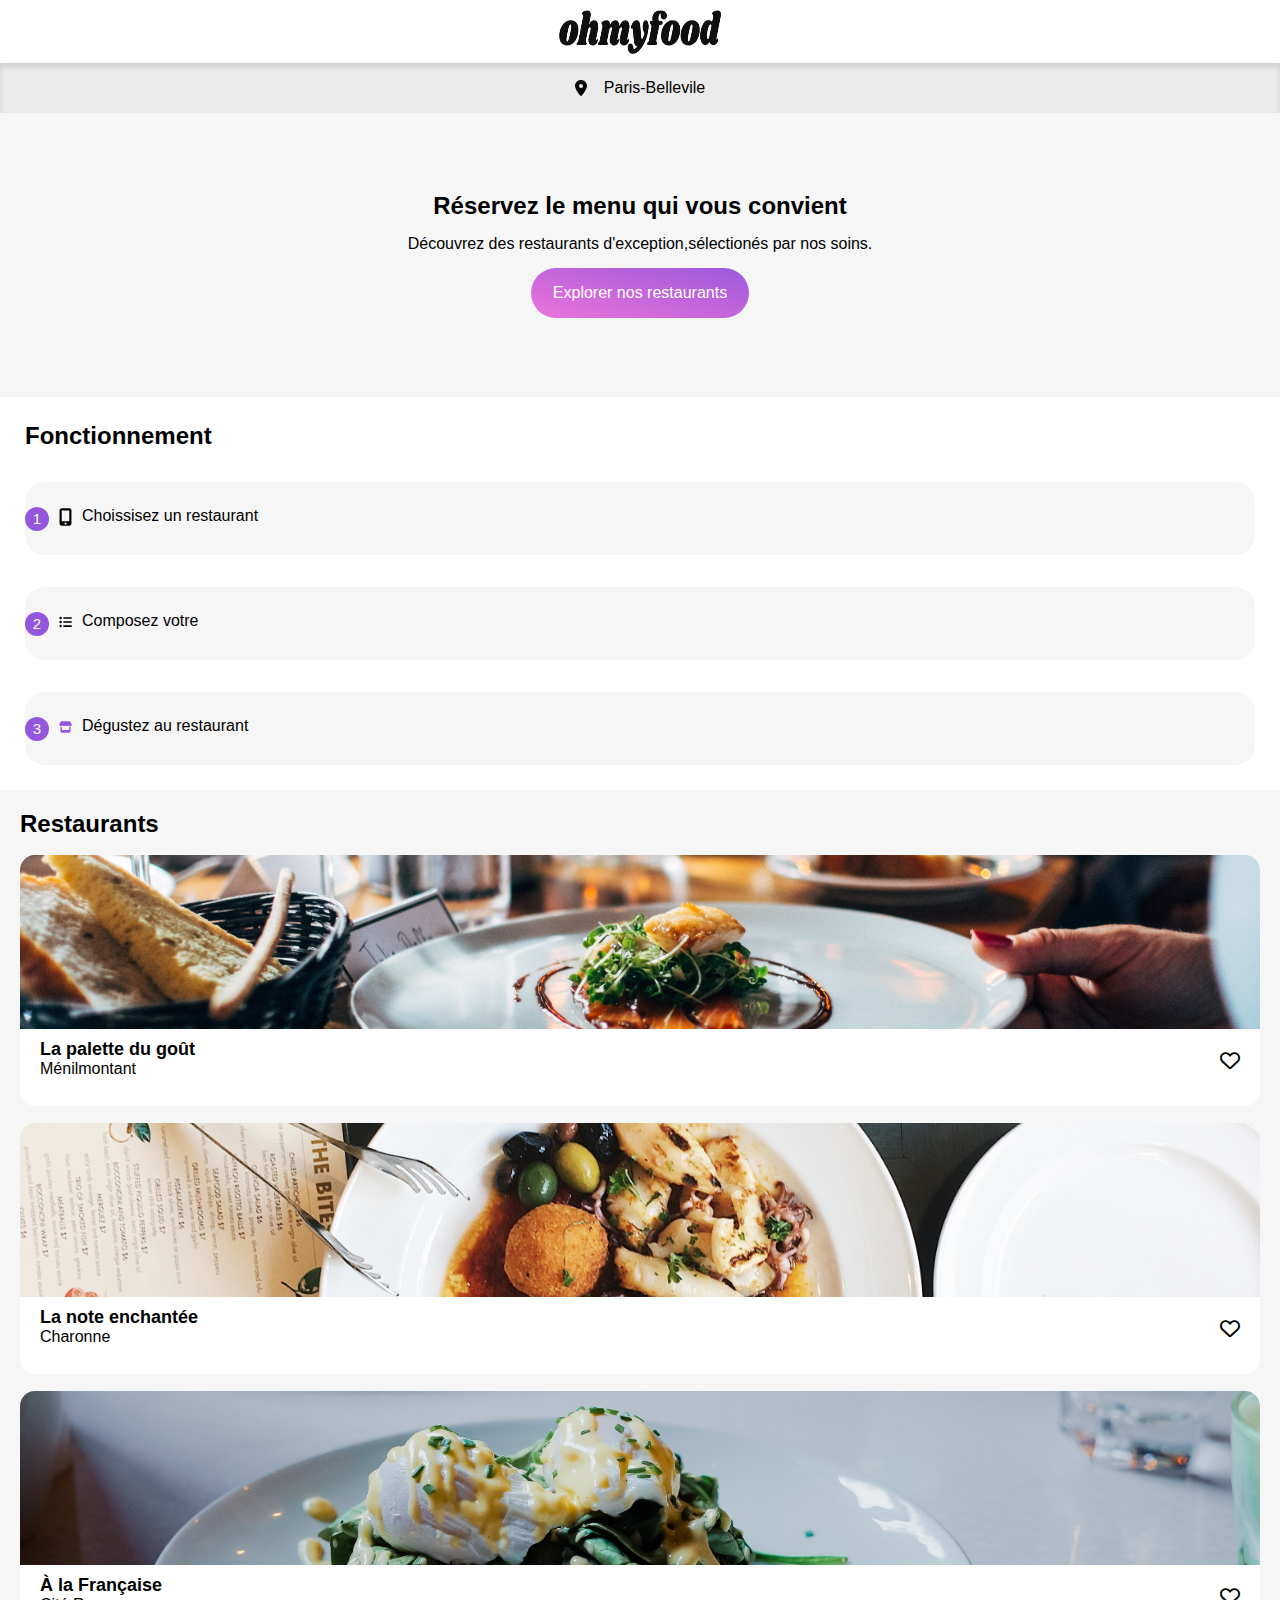
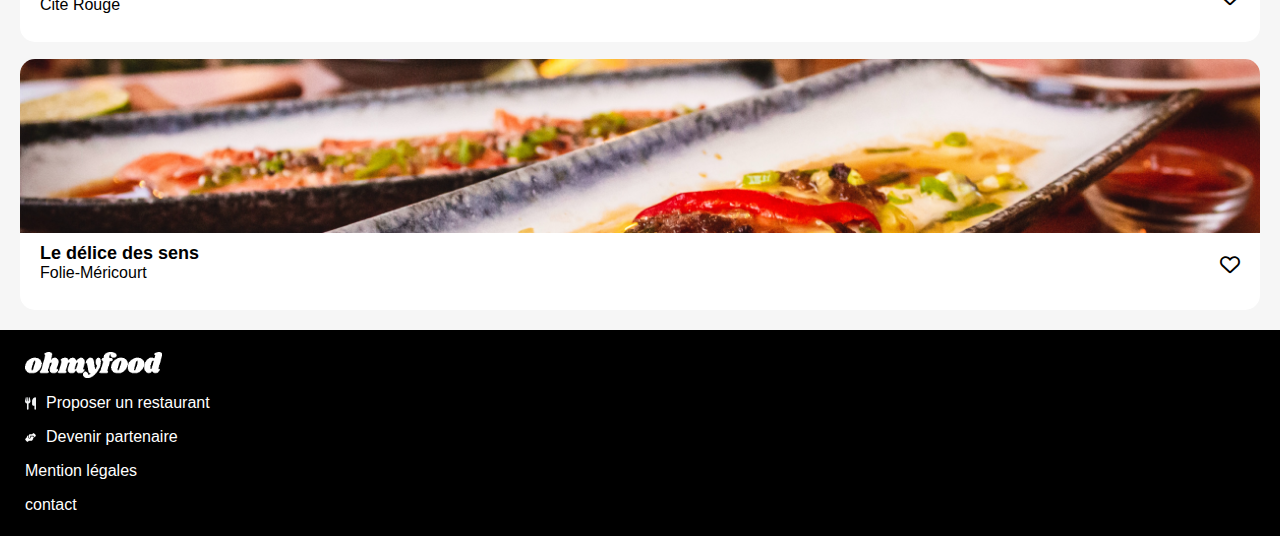
==== index.html @ 535ebda8 "update html and scss" ====
<!DOCKTYPE html>
<html lang="fr">
	<head>
		<meta charset="utf-8" />
		<meta name="viewport" content="width=device-width, initial-scale=1" />
		<link
			rel="stylesheet"
			href="https://cdnjs.cloudflare.com/ajax/libs/font-awesome/6.0.0-beta3/css/all.min.css"
		/>
		<link rel="stylesheet" href="./SASS/style.css" />
	</head>
	<body>
		<header>
			<div class="header__container">
				<div class="header__img">
					<img src="./logo/ohmyfood.png" alt="ohmyfood" />
				</div>
			</div>
			<div class="localisation-content">
				<img src="./icon/location-dot-solid.svg" alt="localisation" />
				<p>Paris-Bellevile</p>
			</div>
		</header>
		<main>
			<section class="explorer">
				<h2>Réservez le menu qui vous convient</h2>
				<p>Découvrez des restaurants d'exception,sélectionés par nos soins.</p>
				<a href="#restaurant" class="bouton">Explorer nos restaurants</a>
			</section>
			<section class="fonction">
				<h2>Fonctionnement</h2>
				<ul class="card">
					<li class="number">
						<p>1</p>
						<img
							src="./icon/mobile-screen-button-solid.svg"
							alt="Choissisez un
						restaurant"
						/>
						<h3>Choissisez un restaurant</h3>
					</li>
				</ul>
				<ul class="card">
					<li class="number">
						<p>2</p>
						<img src="./icon/list-ul-solid.svg" alt="lister votre menu" />
						<h3>Composez votre</h3>
					</li>
				</ul>
				<ul class="card">
					<li class="number">
						<p>3</p>
						<img src="./icon/store-solid.svg" alt="déguster au restaurant" />
						<h3>Dégustez au restaurant</h3>
					</li>
				</ul>
			</section>
			<section class="resto" id="restaurant">
				<h2>Restaurants</h2>
				<div class="cards">
					<img
						src="background/jay-wennington-N_Y88TWmGwA-unsplash.jpg"
						alt="du saumon couvert de salade et un morceau de cabillau gratiné"
					/>
					<nav>
						<a href="restaurants/lapalette.html">La palette du goût</a>
						<label class="heart_container">
							<input type="checkbox" class="checkbox" />
							<i class="fa-regular fa-heart heart-icon fa-lg"></i>
							<i class="fa-solid fa-heart heart-full fa-lg"></i>
						</label>
						<p>Ménilmontant</p>
					</nav>
				</div>
				<div class="cards">
					<img
						src="background/stil-u2Lp8tXIcjw-unsplash.jpg"
						alt="petit calamard accompagné boule de mozzarella accompagné d'olive et d'une poivronnade"
					/>
					<nav>
						<a href="restaurants/lanote.html">La note enchantée</a>
						<label class="heart_container">
							<input type="checkbox" class="checkbox" />
							<i class="fa-regular fa-heart heart-icon fa-lg"></i>
							<i class="fa-solid fa-heart heart-full fa-lg"></i>
						</label>
						<p>Charonne</p>
					</nav>
				</div>
				<div class="cards">
					<img
						src="background/toa-heftiba-DQKerTsQwi0-unsplash.jpg"
						alt="oeuf poché sur un lit de feuille dépinard posé sur un tranche de pain de mie grillé"
					/>
					<nav>
						<a href="restaurants/française.html">À la Française</a>
						<label class="heart_container">
							<input type="checkbox" class="checkbox" />
							<i class="fa-regular fa-heart heart-icon fa-lg"></i>
							<i class="fa-solid fa-heart heart-full fa-lg"></i>
						</label>
						<p>Cité Rouge</p>
					</nav>
				</div>
				<div class="cards">
					<img
						src="background/louis-hansel-shotsoflouis-qNBGVyOCY8Q-unsplash.jpg"
						alt="maqueraux accompagné d'une sauce au vin blanc "
					/>
					<nav>
						<a href="restaurants/ledélice.html">Le délice des sens</a>
						<label class="heart_container">
							<input type="checkbox" class="checkbox" />
							<i class="fa-regular fa-heart heart-icon fa-lg"></i>
							<i class="fa-solid fa-heart heart-full fa-lg"></i>
						</label>
						<p>Folie-Méricourt</p>
					</nav>
				</div>
			</section>
		</main>
		<footer>
			<img src="logo/ohmyfood 2.png" alt="Ohmyfood" />
			<div class="contact">
				<img src="icon/utensils-solid.svg" alt="couvert" />
				<h4>Proposer un restaurant</h4>
			</div>
			<div class="contact">
				<img src="icon/handshake-angle-solid.svg" alt="serrez la mains" />
				<h4>Devenir partenaire</h4>
			</div>
			<div class="contact">
				<h4>Mention légales</h4>
			</div>
			<div class="contact">
				<h4>contact</h4>
			</div>
		</footer>
	</body>
</html>
---- SASS/style.css ----
@charset "UTF-8";
h1 {
  font-family: "Shrikhand", sans-serif;
  font-weight: 400;
  font-style: italic;
}

p {
  font-family: "Roboto", sans-serif;
  font-weight: 300;
}

h2 {
  font-family: "roboto", sans-serif;
  font-size: 24px;
  font-weight: 700;
}

h3 {
  font-size: 16px;
  font-weight: 500;
  font-family: "Roboto", sans-serif;
}

h4 {
  font-family: "Roboto", sans-serif;
  font-size: 16px;
  font-weight: 500;
  color: white;
}

a {
  font-family: "roboto", sans-serif;
  font-size: 18px;
  font-weight: 700;
  color: black;
}

.header__container {
  display: flex;
  justify-content: center;
  align-items: center;
  height: 63px;
  width: 100%;
  box-shadow: black 2px transparent 15%;
}

.header__img img {
  height: 44px;
  width: 162px;
}

.header__link {
  display: flex;
  align-items: center;
}

.header__container .header__link .fa-arrow-left {
  position: absolute;
  left: 20px;
  font-size: 20px;
}

footer {
  display: flex;
  flex-direction: column;
  background-color: black;
  padding: 22px 25px 22px 25px;
  gap: 16px;
}

footer img {
  width: 137px;
  height: 26px;
}

footer h1 {
  color: white;
}

.contact {
  display: flex;
  flex-direction: row;
  align-items: center;
  gap: 10px;
}

.contact img {
  width: 11px;
  height: 13px;
}

.card {
  display: flex;
  align-items: center;
  width: 100%;
  height: 73px;
  background-color: #f6f6f6;
  border-radius: 20px;
}

.cards {
  display: flex;
  flex-direction: column;
  width: 100%;
  height: 251px;
  border: none;
  border-radius: 15px;
  background-color: white;
  padding: 0;
}

.menu-card {
  display: flex;
  flex-direction: column;
  gap: 12px;
}

.menu-cards {
  display: flex;
  flex-direction: column;
  background-color: white;
  border-radius: 15px 15px 15px 15px;
  padding: 15px;
  gap: 5px;
}

.menu-card p {
  display: flex;
}

.menu-cards span {
  justify-content: flex-end;
}

.bouton {
  display: flex;
  align-items: center;
  justify-content: center;
  text-decoration: none;
  width: 218px;
  height: 50px;
  border-radius: 25px;
  background: linear-gradient(193.33deg, #9356dc -11.44%, #ff79da 123.93%);
  color: white;
  border: none;
  font-family: "Roboto", sans-serif;
  font-weight: 500;
  font-size: 16px;
  transition: background 0.3s, box-shadow 0.3s;
}

.back-button {
  width: 30px;
  height: 30px;
  border: none;
  background-color: white;
  display: flex;
  justify-content: center;
  align-items: center;
}

.menu .menu-cards button {
  width: 59px;
  height: 69px;
  position: absolute;
  right: 5px;
  background-color: transparent;
  border: none;
}

.menu .menu-cards button i {
  width: 20px;
  height: 20px;
  color: transparent;
}

.boutons {
  width: 186px;
  height: 50px;
  border-radius: 25px;
  margin-bottom: 40px;
  background: linear-gradient(193.33deg, #9356dc -11.44%, #ff79da 123.93%);
  color: white;
  border: none;
  font-family: "Roboto", sans-serif;
  font-weight: 500;
  font-size: 16px;
  transition: background 0.3s, box-shadow 0.3s;
}

.localisation-content {
  display: flex;
  flex-direction: row;
  justify-content: center;
  align-items: center;
  background-color: #eaeaea;
  width: 100%;
  height: 50px;
  gap: 17px;
  box-shadow: inset 0 4px 5px rgba(168, 170, 168, 0.4), 0 4px 5px rgba(153, 153, 153, 0.688);
}

.localisation-content img {
  width: 12px;
  height: 16px;
}

.bouton:hover {
  background: linear-gradient(193.33deg, #ff79da -11.44%, #9356dc 123.93%);
  box-shadow: 0 0 10px rgb(255, 255, 255);
}

ul {
  list-style-type: none;
}

.explorer {
  padding: 35px 35px;
  gap: 15px;
  background-color: #f6f6f6;
  width: 100%;
  height: 284px;
  display: flex;
  flex-direction: column;
  justify-content: center;
  align-items: center;
  text-align: center;
}

.fonction {
  display: flex;
  flex-direction: column;
  padding: 25px;
  gap: 32px;
}

.card .number {
  display: flex;
  flex-direction: row;
  gap: 10px;
}

.card .number p {
  display: flex;
  align-items: center;
  justify-content: center;
  width: 24px;
  height: 24px;
  background-color: #9356dc;
  color: white;
  font-weight: 500;
  font-size: 15px;
  border-radius: 25px;
}

.card .number img {
  display: flex;
  align-items: center;
  justify-content: center;
  width: 13px;
  height: 20px;
}

.resto {
  display: flex;
  flex-direction: column;
  gap: 17px;
  padding: 20px;
  background-color: #f6f6f6;
}

.cards img {
  width: 100%;
  height: 174px;
  border-radius: 15px 15px 0 0;
  -o-object-fit: cover;
     object-fit: cover;
}

nav {
  display: flex;
  flex-direction: column;
}

.cards nav a {
  text-decoration: none;
  margin: 10px 0 0 20px;
  display: flex;
  justify-content: space-between;
}

.cards nav i {
  position: absolute;
  right: 40px;
  cursor: pointer;
}

.heart-full {
  display: none;
  color: #9356dc; /* Couleur du cœur lorsqu'il est activé */
  transform: scale(0); /* Commence à zéro pour l'animation */
  transition: transform 0.3s ease, opacity 0.3s ease;
}

.checkbox {
  display: none;
}

/* Afficher et animer le cœur plein avec une latence */
.checkbox:checked ~ .heart-full {
  display: inline;
  transform: scale(1); /* Agrandissement pour simuler le remplissage */
  opacity: 1;
}

/* Masquer le cœur vide quand la checkbox est cochée */
.checkbox:checked ~ .heart-icon {
  display: none;
}

/* Ajouter un effet d'animation au cœur lorsqu'il est sélectionné */
.checkbox:checked ~ .heart-full {
  animation: heart-fill 0.3s ease;
}

@keyframes heart-fill {
  0% {
    transform: scale(0.5);
    opacity: 0;
  }
  50% {
    transform: scale(1.2);
    opacity: 1;
  }
  100% {
    transform: scale(1);
  }
}
.cards nav p {
  margin: 0 0 0 20px;
}

.img img {
  height: 275px;
  width: 100%;
  -o-object-fit: cover;
     object-fit: cover;
}

.menu {
  margin-top: -50px;
  position: relative;
  display: flex;
  flex-direction: column;
  gap: 40px;
  width: 100%;
  border-radius: 20px 20px 0 0;
  background-color: #f6f6f6;
}

.name label {
  cursor: pointer;
}

.heart-full {
  display: none;
  color: #9356dc;
  transform: scale(0); /* Commence à zéro pour l'animation */
  transition: transform 0.3s ease, opacity 0.3s ease;
}

.checkbox {
  display: none;
}

/* Afficher et animer le cœur plein avec une latence */
.checkbox:checked ~ .heart-full {
  display: inline;
  transform: scale(1); /* Agrandissement pour simuler le remplissage */
  opacity: 1;
}

/* Masquer le cœur vide quand la checkbox est cochée */
.checkbox:checked ~ .heart-icon {
  display: none;
}

/* Ajouter un effet d'animation au cœur lorsqu'il est sélectionné */
.checkbox:checked ~ .heart-full {
  animation: heart-fill 0.3s ease;
}

@keyframes heart-fill {
  0% {
    transform: scale(0.5);
    opacity: 0;
  }
  50% {
    transform: scale(1.2);
    opacity: 1;
  }
  100% {
    transform: scale(1);
  }
}
.menu .menu__button {
  display: flex;
  justify-content: center;
  align-items: center;
}

.name {
  padding-top: 10px;
  display: flex;
  justify-content: space-between;
  padding-top: 10px;
  align-items: center;
}

.menu-card h3 {
  display: inline-block;
  border-bottom: 3px solid #99e2d0;
  padding-bottom: 6px;
  width: 40px;
}

.menu-card .menu-cards p {
  display: flex;
  align-items: center;
}

.menu-card .menu-cards span {
  position: absolute;
  right: 20px;
}

* {
  padding: 0;
  margin: 0;
  box-sizing: border-box;
  scroll-behavior: smooth;
}
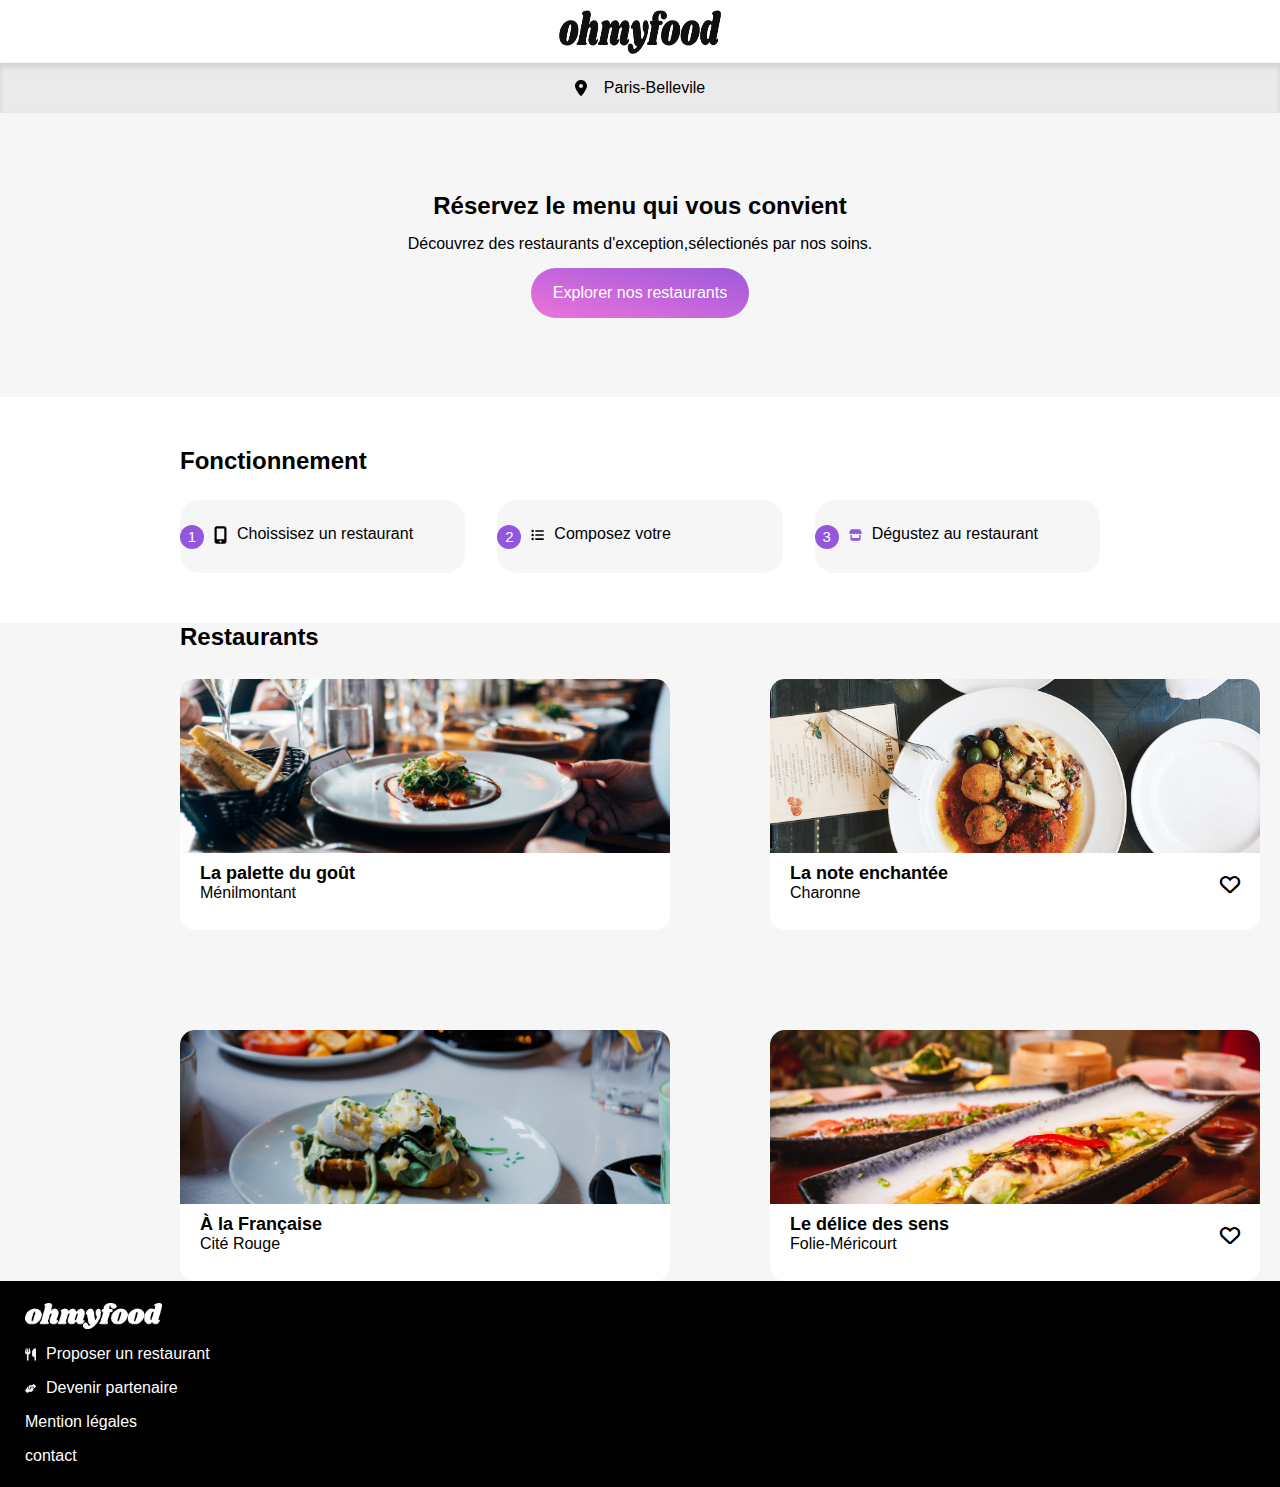
==== commit 1a707782: "update html and scss" ====
--- a/index.html
+++ b/index.html
@@ -29,93 +29,97 @@
 			</section>
 			<section class="fonction">
 				<h2>Fonctionnement</h2>
-				<ul class="card">
-					<li class="number">
-						<p>1</p>
-						<img
-							src="./icon/mobile-screen-button-solid.svg"
-							alt="Choissisez un
+				<div class="media-card">
+					<ul class="card">
+						<li class="number">
+							<p>1</p>
+							<img
+								src="./icon/mobile-screen-button-solid.svg"
+								alt="Choissisez un
 						restaurant"
-						/>
-						<h3>Choissisez un restaurant</h3>
-					</li>
-				</ul>
-				<ul class="card">
-					<li class="number">
-						<p>2</p>
-						<img src="./icon/list-ul-solid.svg" alt="lister votre menu" />
-						<h3>Composez votre</h3>
-					</li>
-				</ul>
-				<ul class="card">
-					<li class="number">
-						<p>3</p>
-						<img src="./icon/store-solid.svg" alt="déguster au restaurant" />
-						<h3>Dégustez au restaurant</h3>
-					</li>
-				</ul>
+							/>
+							<h3>Choissisez un restaurant</h3>
+						</li>
+					</ul>
+					<ul class="card">
+						<li class="number">
+							<p>2</p>
+							<img src="./icon/list-ul-solid.svg" alt="lister votre menu" />
+							<h3>Composez votre</h3>
+						</li>
+					</ul>
+					<ul class="card">
+						<li class="number">
+							<p>3</p>
+							<img src="./icon/store-solid.svg" alt="déguster au restaurant" />
+							<h3>Dégustez au restaurant</h3>
+						</li>
+					</ul>
+				</div>
 			</section>
 			<section class="resto" id="restaurant">
 				<h2>Restaurants</h2>
-				<div class="cards">
-					<img
-						src="background/jay-wennington-N_Y88TWmGwA-unsplash.jpg"
-						alt="du saumon couvert de salade et un morceau de cabillau gratiné"
-					/>
-					<nav>
-						<a href="restaurants/lapalette.html">La palette du goût</a>
-						<label class="heart_container">
-							<input type="checkbox" class="checkbox" />
-							<i class="fa-regular fa-heart heart-icon fa-lg"></i>
-							<i class="fa-solid fa-heart heart-full fa-lg"></i>
-						</label>
-						<p>Ménilmontant</p>
-					</nav>
-				</div>
-				<div class="cards">
-					<img
-						src="background/stil-u2Lp8tXIcjw-unsplash.jpg"
-						alt="petit calamard accompagné boule de mozzarella accompagné d'olive et d'une poivronnade"
-					/>
-					<nav>
-						<a href="restaurants/lanote.html">La note enchantée</a>
-						<label class="heart_container">
-							<input type="checkbox" class="checkbox" />
-							<i class="fa-regular fa-heart heart-icon fa-lg"></i>
-							<i class="fa-solid fa-heart heart-full fa-lg"></i>
-						</label>
-						<p>Charonne</p>
-					</nav>
-				</div>
-				<div class="cards">
-					<img
-						src="background/toa-heftiba-DQKerTsQwi0-unsplash.jpg"
-						alt="oeuf poché sur un lit de feuille dépinard posé sur un tranche de pain de mie grillé"
-					/>
-					<nav>
-						<a href="restaurants/française.html">À la Française</a>
-						<label class="heart_container">
-							<input type="checkbox" class="checkbox" />
-							<i class="fa-regular fa-heart heart-icon fa-lg"></i>
-							<i class="fa-solid fa-heart heart-full fa-lg"></i>
-						</label>
-						<p>Cité Rouge</p>
-					</nav>
-				</div>
-				<div class="cards">
-					<img
-						src="background/louis-hansel-shotsoflouis-qNBGVyOCY8Q-unsplash.jpg"
-						alt="maqueraux accompagné d'une sauce au vin blanc "
-					/>
-					<nav>
-						<a href="restaurants/ledélice.html">Le délice des sens</a>
-						<label class="heart_container">
-							<input type="checkbox" class="checkbox" />
-							<i class="fa-regular fa-heart heart-icon fa-lg"></i>
-							<i class="fa-solid fa-heart heart-full fa-lg"></i>
-						</label>
-						<p>Folie-Méricourt</p>
-					</nav>
+				<div class="media-resto">
+					<div class="cards">
+						<img
+							src="background/jay-wennington-N_Y88TWmGwA-unsplash.jpg"
+							alt="du saumon couvert de salade et un morceau de cabillau gratiné"
+						/>
+						<nav>
+							<a href="restaurants/lapalette.html">La palette du goût</a>
+							<label class="heart_container">
+								<input type="checkbox" class="checkbox" />
+								<i class="fa-regular fa-heart heart-icon fa-lg"></i>
+								<i class="fa-solid fa-heart heart-full fa-lg"></i>
+							</label>
+							<p>Ménilmontant</p>
+						</nav>
+					</div>
+					<div class="cards">
+						<img
+							src="background/stil-u2Lp8tXIcjw-unsplash.jpg"
+							alt="petit calamard accompagné boule de mozzarella accompagné d'olive et d'une poivronnade"
+						/>
+						<nav>
+							<a href="restaurants/lanote.html">La note enchantée</a>
+							<label class="heart_container">
+								<input type="checkbox" class="checkbox" />
+								<i class="fa-regular fa-heart heart-icon fa-lg"></i>
+								<i class="fa-solid fa-heart heart-full fa-lg"></i>
+							</label>
+							<p>Charonne</p>
+						</nav>
+					</div>
+					<div class="cards">
+						<img
+							src="background/toa-heftiba-DQKerTsQwi0-unsplash.jpg"
+							alt="oeuf poché sur un lit de feuille dépinard posé sur un tranche de pain de mie grillé"
+						/>
+						<nav>
+							<a href="restaurants/française.html">À la Française</a>
+							<label class="heart_container">
+								<input type="checkbox" class="checkbox" />
+								<i class="fa-regular fa-heart heart-icon fa-lg"></i>
+								<i class="fa-solid fa-heart heart-full fa-lg"></i>
+							</label>
+							<p>Cité Rouge</p>
+						</nav>
+					</div>
+					<div class="cards">
+						<img
+							src="background/louis-hansel-shotsoflouis-qNBGVyOCY8Q-unsplash.jpg"
+							alt="maqueraux accompagné d'une sauce au vin blanc "
+						/>
+						<nav>
+							<a href="restaurants/ledélice.html">Le délice des sens</a>
+							<label class="heart_container">
+								<input type="checkbox" class="checkbox" />
+								<i class="fa-regular fa-heart heart-icon fa-lg"></i>
+								<i class="fa-solid fa-heart heart-full fa-lg"></i>
+							</label>
+							<p>Folie-Méricourt</p>
+						</nav>
+					</div>
 				</div>
 			</section>
 		</main>
--- a/SASS/style.css
+++ b/SASS/style.css
@@ -117,12 +117,14 @@
 }
 
 .menu-cards {
-  display: flex;
-  flex-direction: column;
+  height: 69px;
   background-color: white;
-  border-radius: 15px 15px 15px 15px;
-  padding: 15px;
-  gap: 5px;
+  transition: all 0.3s ease;
+  display: flex;
+  flex-direction: column;
+  color: #333;
+  border-radius: 15px;
+  margin-top: 20px;
 }
 
 .menu-card p {
@@ -158,15 +160,6 @@
   display: flex;
   justify-content: center;
   align-items: center;
-}
-
-.menu .menu-cards button {
-  width: 59px;
-  height: 69px;
-  position: absolute;
-  right: 5px;
-  background-color: transparent;
-  border: none;
 }
 
 .menu .menu-cards button i {
@@ -189,6 +182,36 @@
   transition: background 0.3s, box-shadow 0.3s;
 }
 
+.push-button {
+  position: absolute;
+  top: 50%;
+  right: -59px; /* Décalage pour le placer à côté de la carte */
+  transform: translateY(-50%);
+  background-color: transparent;
+  border: none;
+  display: flex;
+  align-items: center;
+  justify-content: center;
+  cursor: pointer;
+  opacity: 0;
+  pointer-events: none; /* Rendre le bouton inactif quand invisible */
+  transition: opacity 0.3s ease;
+}
+
+.push-button:active {
+  width: 59px;
+  height: 69px;
+  background-color: #99e2d0;
+  color: #99e2d0;
+  border-radius: 0 25px 25px 0;
+}
+
+.push-button i {
+  background-color: white;
+  padding: 8px;
+  border-radius: 50%;
+}
+
 .localisation-content {
   display: flex;
   flex-direction: row;
@@ -209,6 +232,43 @@
 .bouton:hover {
   background: linear-gradient(193.33deg, #ff79da -11.44%, #9356dc 123.93%);
   box-shadow: 0 0 10px rgb(255, 255, 255);
+}
+
+.card:hover {
+  transform: translateX(-59px); /* Décalage de la carte vers la gauche */
+}
+
+.card:hover .push-button {
+  opacity: 1;
+  pointer-events: auto; /* Active le bouton lorsque visible */
+}
+
+.checked-container {
+  display: inline-flex;
+  align-items: center;
+  cursor: pointer;
+  font-size: 24px;
+}
+
+.checked-container .checkbox {
+  display: none;
+}
+
+.checked-container .checked-icon {
+  display: none;
+  color: #4caf50; /* Couleur de l'icône cochée */
+}
+
+.checked-container .unchecked-icon {
+  color: #ccc; /* Couleur de l'icône décochée */
+}
+
+.checked-container .checkbox:checked ~ .unchecked-icon {
+  display: none;
+}
+
+.checked-container .checkbox:checked ~ .checked-icon {
+  display: inline;
 }
 
 ul {
@@ -229,9 +289,16 @@
 }
 
 .fonction {
+  pointer-events: none;
   display: flex;
   flex-direction: column;
   padding: 25px;
+  gap: 32px;
+}
+
+.media-card {
+  display: flex;
+  flex-direction: column;
   gap: 32px;
 }
 
@@ -341,6 +408,26 @@
   margin: 0 0 0 20px;
 }
 
+@media (min-width: 1024px) {
+  .fonction {
+    display: flex;
+    padding: 50px 180px 50px 180px;
+    gap: 25px;
+  }
+  .media-card {
+    flex-direction: row;
+    justify-content: space-around;
+  }
+  .resto {
+    padding: 0 180px 0 180px;
+    gap: 28px;
+  }
+  .media-resto {
+    display: grid;
+    grid-template-columns: 490px 490px;
+    gap: 100px;
+  }
+}
 .img img {
   height: 275px;
   width: 100%;
@@ -363,58 +450,16 @@
   cursor: pointer;
 }
 
-.heart-full {
-  display: none;
-  color: #9356dc;
-  transform: scale(0); /* Commence à zéro pour l'animation */
-  transition: transform 0.3s ease, opacity 0.3s ease;
-}
-
-.checkbox {
-  display: none;
-}
-
-/* Afficher et animer le cœur plein avec une latence */
-.checkbox:checked ~ .heart-full {
-  display: inline;
-  transform: scale(1); /* Agrandissement pour simuler le remplissage */
-  opacity: 1;
-}
-
-/* Masquer le cœur vide quand la checkbox est cochée */
-.checkbox:checked ~ .heart-icon {
-  display: none;
-}
-
-/* Ajouter un effet d'animation au cœur lorsqu'il est sélectionné */
-.checkbox:checked ~ .heart-full {
-  animation: heart-fill 0.3s ease;
-}
-
-@keyframes heart-fill {
-  0% {
-    transform: scale(0.5);
-    opacity: 0;
-  }
-  50% {
-    transform: scale(1.2);
-    opacity: 1;
-  }
-  100% {
-    transform: scale(1);
-  }
-}
-.menu .menu__button {
-  display: flex;
-  justify-content: center;
-  align-items: center;
-}
-
 .name {
-  padding-top: 10px;
   display: flex;
   justify-content: space-between;
   padding-top: 10px;
+  align-items: center;
+}
+
+.menu .menu__button {
+  display: flex;
+  justify-content: center;
   align-items: center;
 }
 
@@ -433,6 +478,38 @@
 .menu-card .menu-cards span {
   position: absolute;
   right: 20px;
+}
+
+.menu-cards .checked-container {
+  display: flex;
+  flex-direction: row;
+  background-color: transparent;
+  position: absolute;
+  right: 0;
+  height: 69px;
+  width: 59px;
+}
+
+.fa-circle-check {
+  display: none;
+}
+
+.fa-circle-check .checked-icon {
+  background-color: #99e2d0;
+  color: #99e2d0;
+}
+
+.heart-icon,
+.heart-full {
+  margin-left: 10px; /* Espace entre la checkbox et les icônes */
+}
+
+.checkbox:checked ~ .heart-icon {
+  display: none; /* Cache le cœur vide lorsque la checkbox est cochée */
+}
+
+.checkbox:checked ~ .heart-full {
+  display: inline; /* Affiche le cœur plein lorsque la checkbox est cochée */
 }
 
 * {
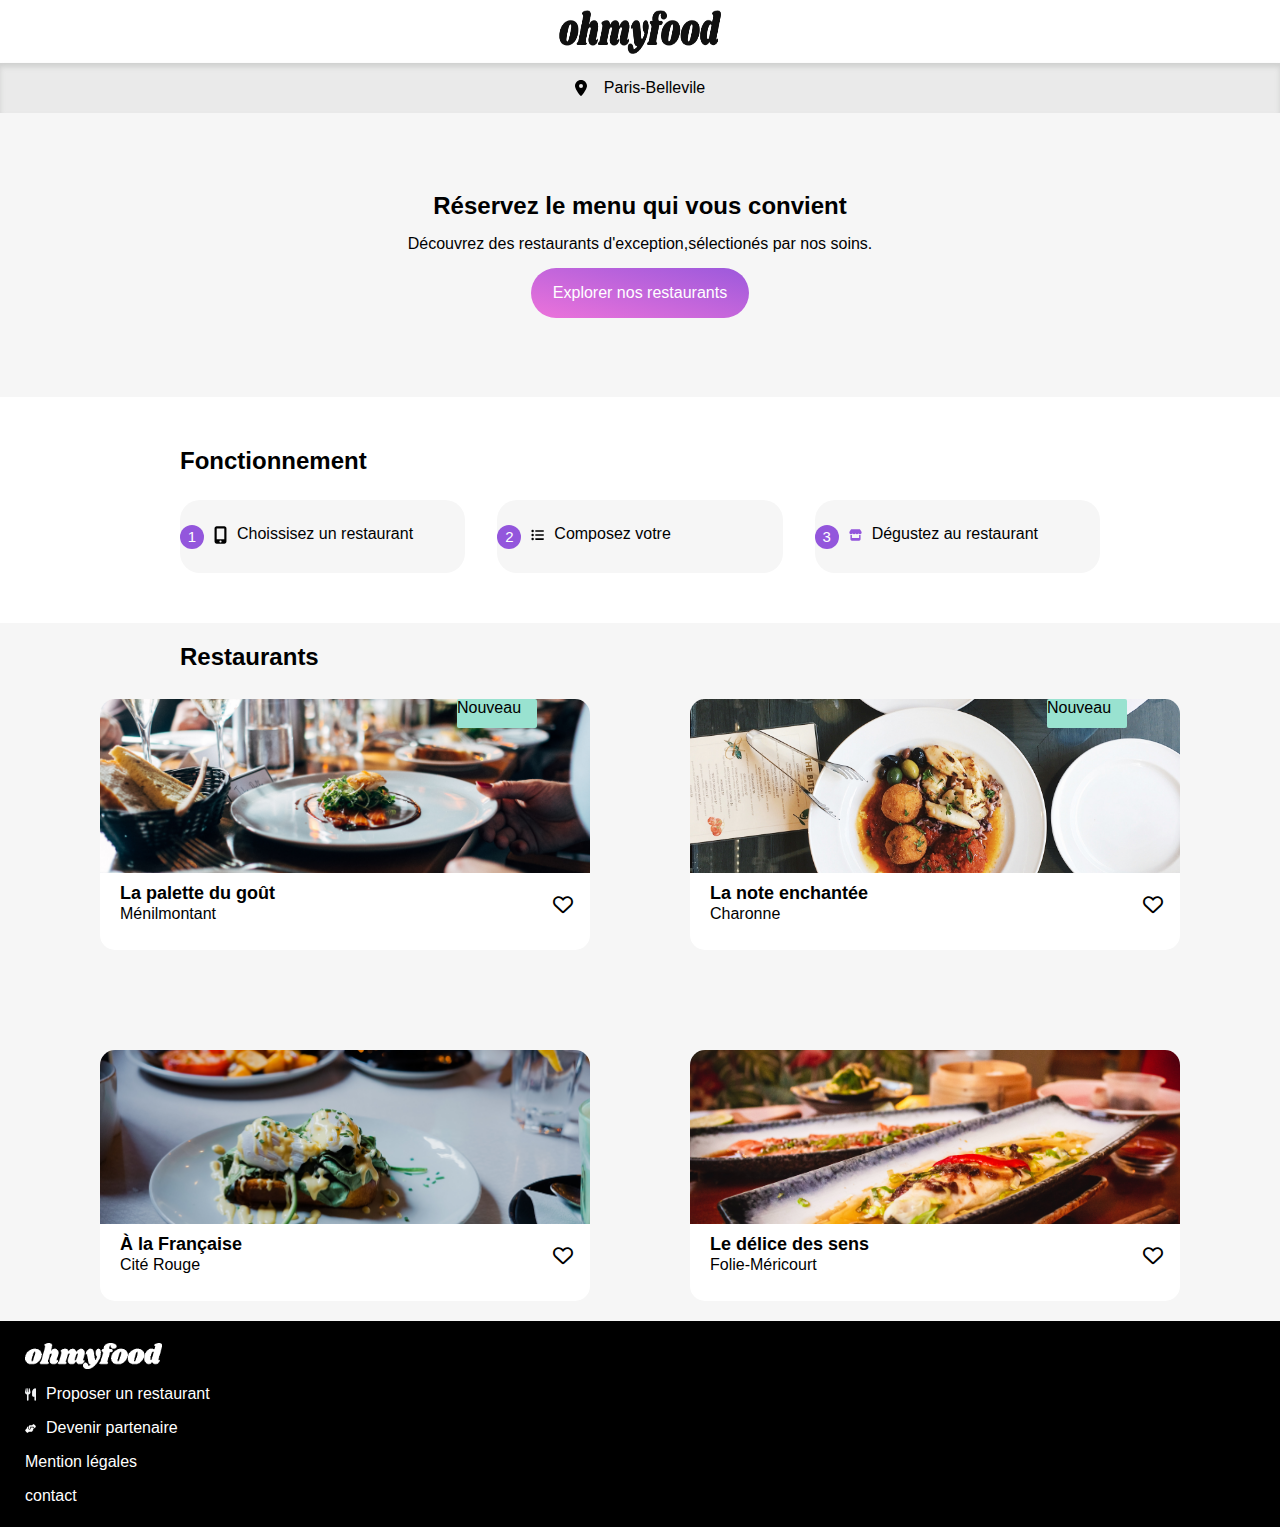
==== commit ae63d6a6: "update html and sccs media queries" ====
--- a/index.html
+++ b/index.html
@@ -61,6 +61,9 @@
 				<h2>Restaurants</h2>
 				<div class="media-resto">
 					<div class="cards">
+						<div class="badge">
+							<p>Nouveau</p>
+						</div>
 						<img
 							src="background/jay-wennington-N_Y88TWmGwA-unsplash.jpg"
 							alt="du saumon couvert de salade et un morceau de cabillau gratiné"
@@ -76,6 +79,9 @@
 						</nav>
 					</div>
 					<div class="cards">
+						<div class="badge">
+							<p>Nouveau</p>
+						</div>
 						<img
 							src="background/stil-u2Lp8tXIcjw-unsplash.jpg"
 							alt="petit calamard accompagné boule de mozzarella accompagné d'olive et d'une poivronnade"
--- a/SASS/style.css
+++ b/SASS/style.css
@@ -345,6 +345,22 @@
      object-fit: cover;
 }
 
+.cards .badge {
+  display: flex;
+  background-color: #99e2d0;
+  width: 80px;
+  height: 29px;
+  position: relative;
+  left: 357px;
+  border-radius: 2px;
+  margin-bottom: -29px;
+}
+
+.badge p {
+  display: flex;
+  justify-content: center;
+}
+
 nav {
   display: flex;
   flex-direction: column;
@@ -358,8 +374,8 @@
 }
 
 .cards nav i {
-  position: absolute;
-  right: 40px;
+  position: relative;
+  left: 443px;
   cursor: pointer;
 }
 
@@ -419,13 +435,15 @@
     justify-content: space-around;
   }
   .resto {
-    padding: 0 180px 0 180px;
+    padding: 20px 180px 0 180px;
     gap: 28px;
   }
   .media-resto {
     display: grid;
     grid-template-columns: 490px 490px;
+    justify-content: center;
     gap: 100px;
+    margin-bottom: 20px;
   }
 }
 .img img {
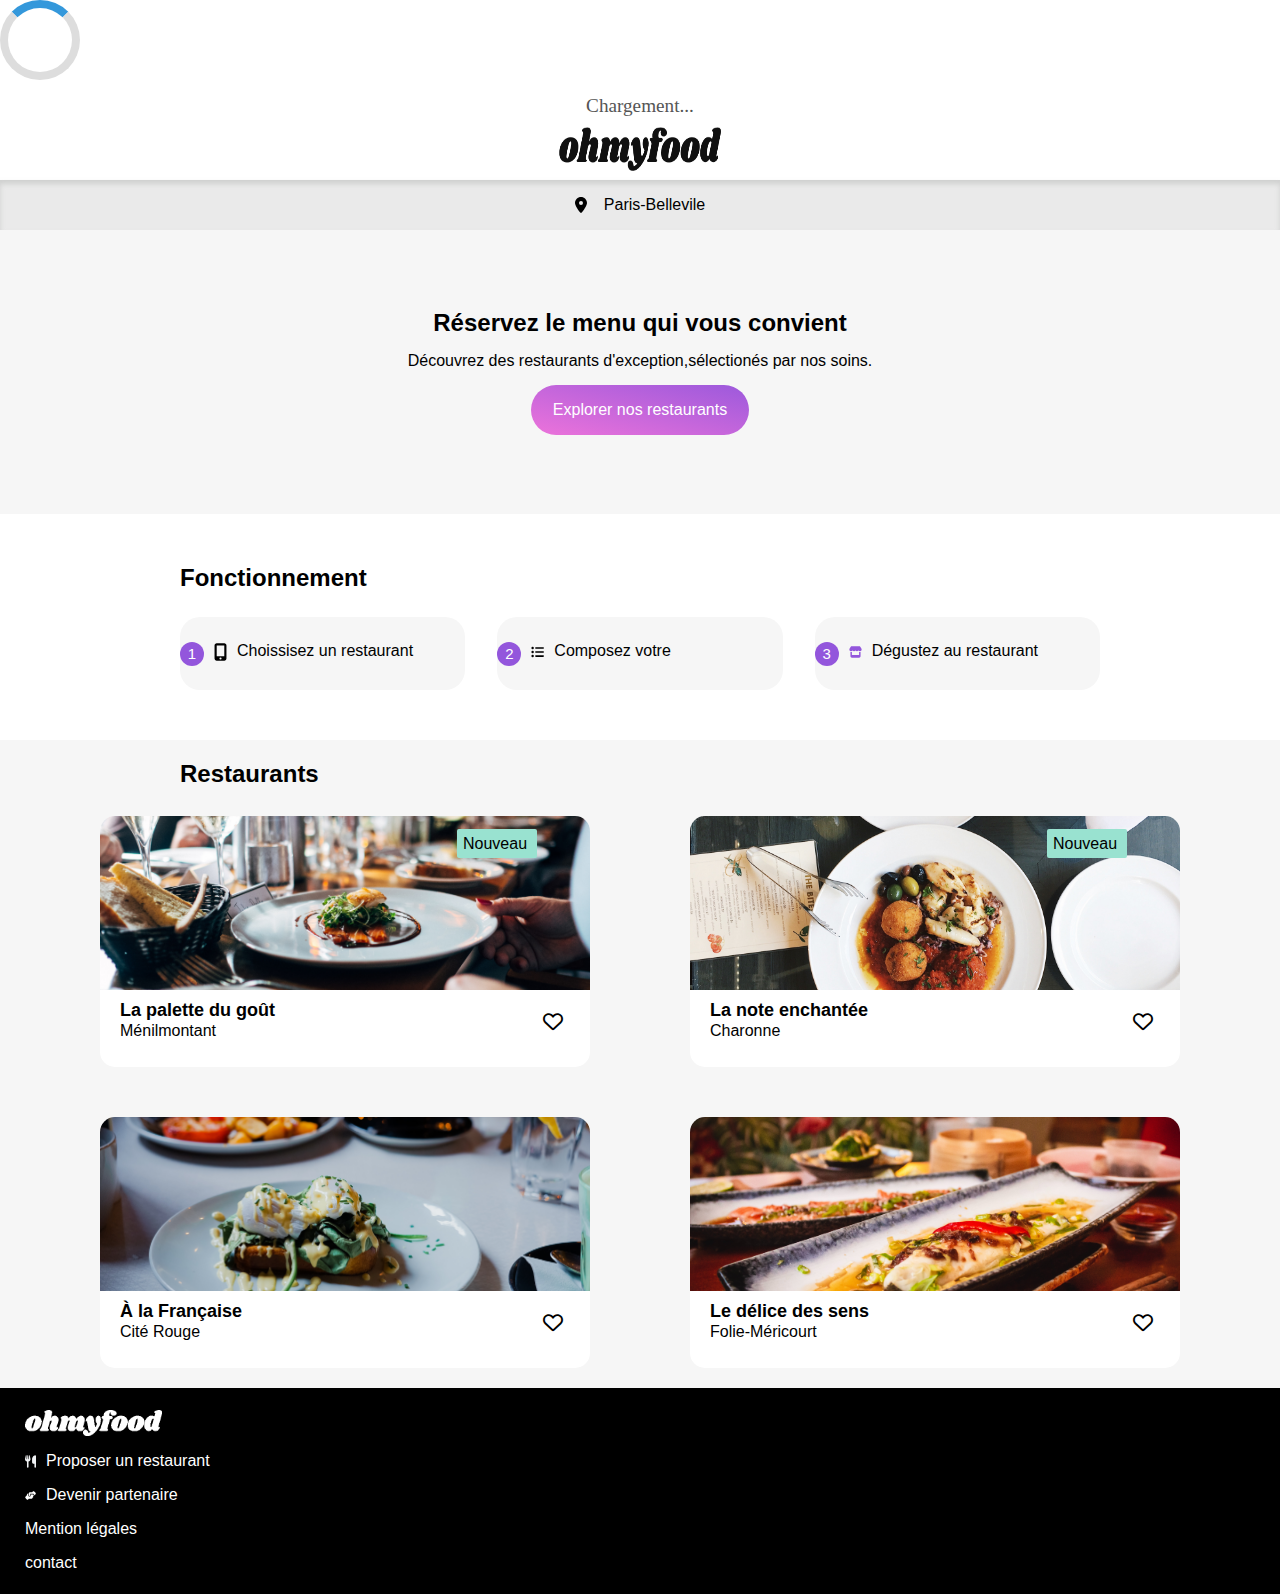
==== commit c72696db: "update html and scss" ====
--- a/index.html
+++ b/index.html
@@ -10,6 +10,10 @@
 		<link rel="stylesheet" href="./SASS/style.css" />
 	</head>
 	<body>
+		<div class="loading-container">
+			<div class="loading-circle"></div>
+			<div class="loading-text">Chargement...</div>
+		</div>
 		<header>
 			<div class="header__container">
 				<div class="header__img">
--- a/SASS/style.css
+++ b/SASS/style.css
@@ -125,6 +125,8 @@
   color: #333;
   border-radius: 15px;
   margin-top: 20px;
+  box-shadow: 0 4.01px 15.04px 0 rgba(0, 0, 0, 0.1019607843);
+  padding: 0 20;
 }
 
 .menu-card p {
@@ -183,18 +185,13 @@
 }
 
 .push-button {
-  position: absolute;
-  top: 50%;
-  right: -59px; /* Décalage pour le placer à côté de la carte */
-  transform: translateY(-50%);
   background-color: transparent;
   border: none;
   display: flex;
-  align-items: center;
-  justify-content: center;
+  align-items: end;
+  justify-content: end;
   cursor: pointer;
   opacity: 0;
-  pointer-events: none; /* Rendre le bouton inactif quand invisible */
   transition: opacity 0.3s ease;
 }
 
@@ -204,9 +201,12 @@
   background-color: #99e2d0;
   color: #99e2d0;
   border-radius: 0 25px 25px 0;
+  opacity: 1;
 }
 
 .push-button i {
+  display: flex;
+  justify-content: end;
   background-color: white;
   padding: 8px;
   border-radius: 50%;
@@ -352,6 +352,7 @@
   height: 29px;
   position: relative;
   left: 357px;
+  top: 13px;
   border-radius: 2px;
   margin-bottom: -29px;
 }
@@ -359,6 +360,7 @@
 .badge p {
   display: flex;
   justify-content: center;
+  padding: 6px;
 }
 
 nav {
@@ -442,7 +444,9 @@
     display: grid;
     grid-template-columns: 490px 490px;
     justify-content: center;
-    gap: 100px;
+    -moz-column-gap: 100px;
+         column-gap: 100px;
+    row-gap: 50px;
     margin-bottom: 20px;
   }
 }
@@ -462,6 +466,7 @@
   width: 100%;
   border-radius: 20px 20px 0 0;
   background-color: #f6f6f6;
+  padding: 1rem;
 }
 
 .name label {
@@ -470,9 +475,10 @@
 
 .name {
   display: flex;
-  justify-content: space-between;
+  justify-content: space-evenly;
   padding-top: 10px;
   align-items: center;
+  gap: 40px;
 }
 
 .menu .menu__button {
@@ -491,11 +497,11 @@
 .menu-card .menu-cards p {
   display: flex;
   align-items: center;
+  justify-content: space-between;
 }
 
 .menu-card .menu-cards span {
-  position: absolute;
-  right: 20px;
+  padding: 0 25px;
 }
 
 .menu-cards .checked-container {
@@ -517,22 +523,99 @@
   color: #99e2d0;
 }
 
+.heart_container {
+  position: relative;
+  display: inline-block;
+}
+
 .heart-icon,
 .heart-full {
-  margin-left: 10px; /* Espace entre la checkbox et les icônes */
-}
-
-.checkbox:checked ~ .heart-icon {
-  display: none; /* Cache le cœur vide lorsque la checkbox est cochée */
-}
-
-.checkbox:checked ~ .heart-full {
-  display: inline; /* Affiche le cœur plein lorsque la checkbox est cochée */
-}
-
+  position: absolute;
+  top: 0;
+  left: 0;
+  transition: opacity 0.3s ease; /* Animation douce */
+}
+
+.heart-icon {
+  opacity: 1;
+}
+
+.heart-full {
+  opacity: 0;
+}
+
+/* Lorsqu'on coche la case, on montre l'icône pleine et on cache l'icône vide */
+.checkbox:checked + .heart-icon {
+  opacity: 0;
+}
+
+.checkbox:checked + .heart-full {
+  opacity: 1;
+}
+
+@media (min-width: 1024px) {
+  .img img {
+    height: 383px;
+  }
+  .menu {
+    width: 1055px;
+    height: 1221px;
+    display: flex;
+    flex-direction: column;
+    align-items: center;
+    margin-top: -50px;
+    margin-left: 245px;
+  }
+  .menu-card {
+    width: 50%;
+    display: flex;
+    justify-content: center;
+  }
+  .menu-cards {
+    display: flex;
+    justify-content: center;
+    padding-left: 20px;
+  }
+  .menu-cards p span {
+    left: 731px;
+  }
+  .name label {
+    margin-left: 10px;
+  }
+}
 * {
   padding: 0;
   margin: 0;
   box-sizing: border-box;
   scroll-behavior: smooth;
+}
+
+.loading-container {
+  text-align: center;
+}
+
+/* Cercle animé */
+.loading-circle {
+  border: 8px solid #ddd;
+  border-top: 8px solid #3498db;
+  border-radius: 50%;
+  width: 80px;
+  height: 80px;
+  animation: spin 1s;
+}
+
+/* Animation de rotation */
+@keyframes spin {
+  0% {
+    transform: rotate(0deg);
+  }
+  100% {
+    transform: rotate(360deg);
+  }
+}
+/* Texte de chargement */
+.loading-text {
+  margin-top: 15px;
+  color: #555;
+  font-size: 1.2em;
 }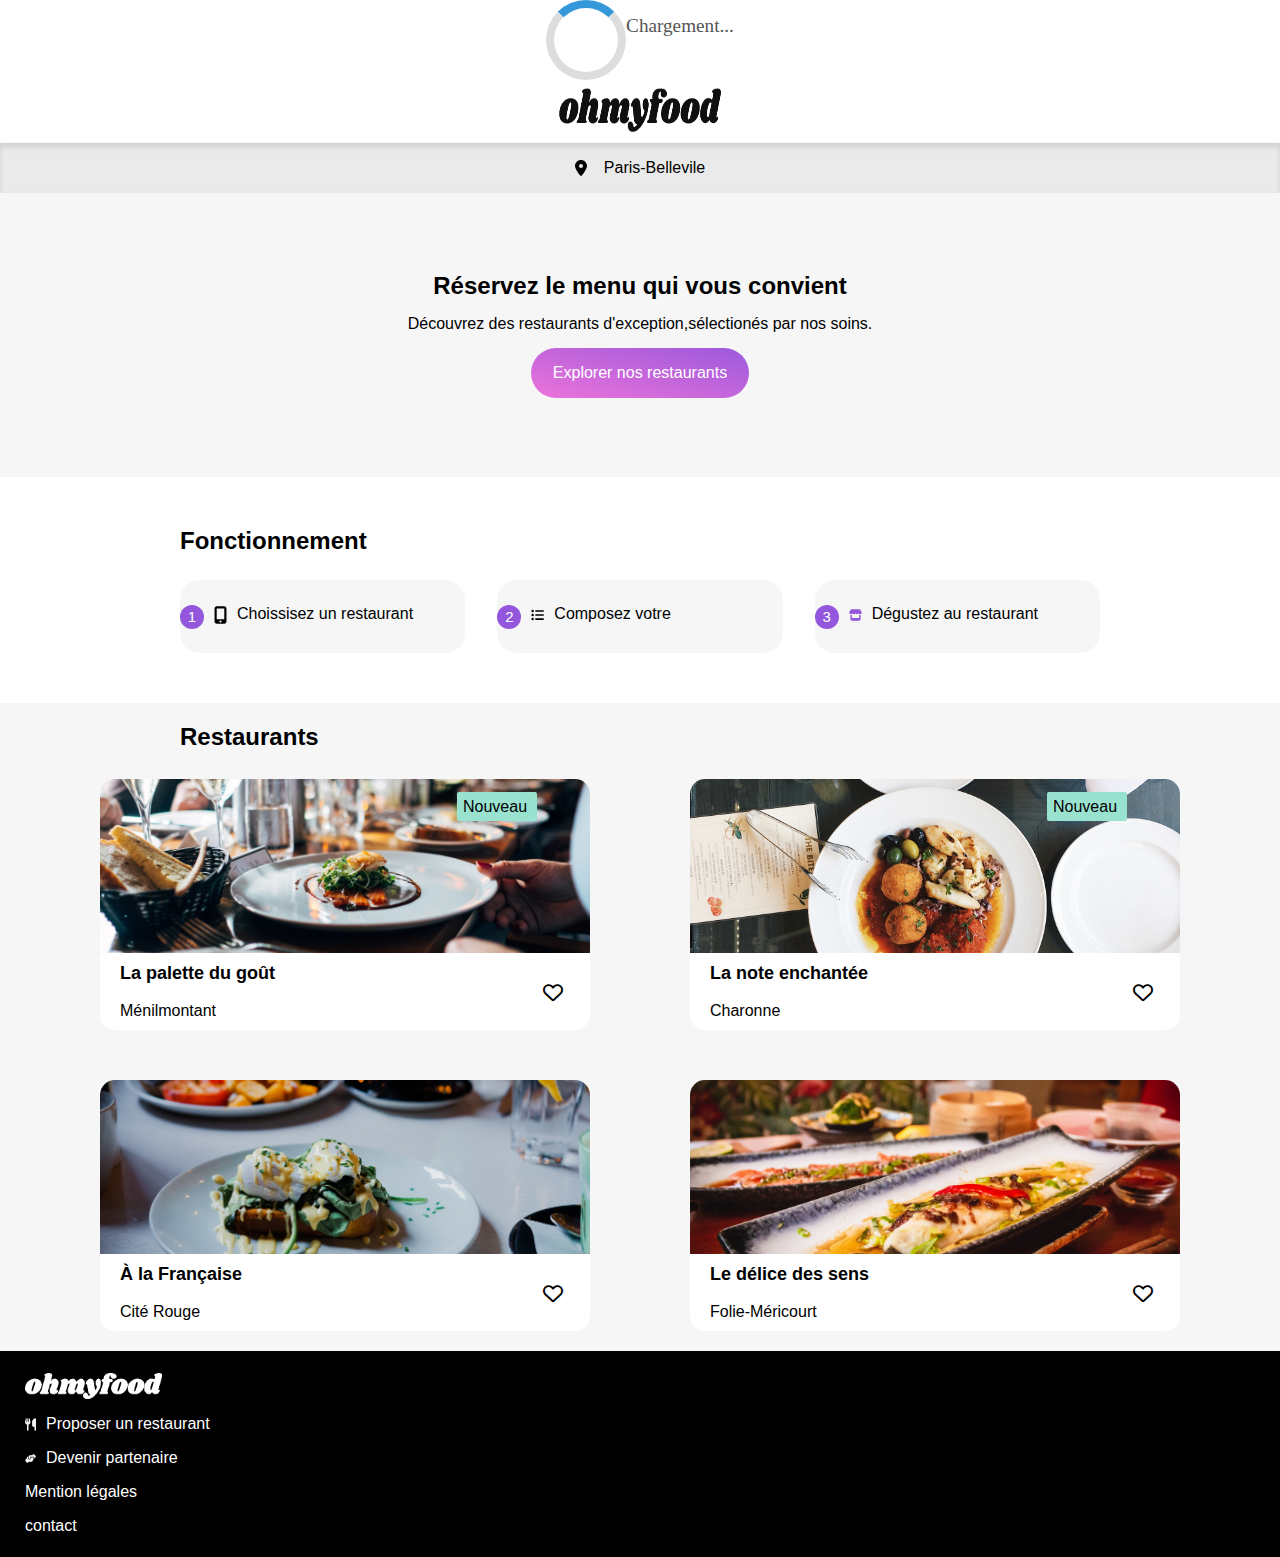
==== commit b4954533: "update scss" ====
--- a/index.html
+++ b/index.html
@@ -1,4 +1,4 @@
-<!DOCKTYPE html>
+<!DOCTYPE html>
 <html lang="fr">
 	<head>
 		<meta charset="utf-8" />
--- a/SASS/style.css
+++ b/SASS/style.css
@@ -67,6 +67,22 @@
   background-color: black;
   padding: 22px 25px 22px 25px;
   gap: 16px;
+  width: 100%;
+}
+
+.end-page {
+  position: absolute;
+  bottom: -644px;
+}
+
+.end-page1 {
+  position: absolute;
+  bottom: -704px;
+}
+
+.end-page2 {
+  position: absolute;
+  bottom: -65%;
 }
 
 footer img {
@@ -90,6 +106,18 @@
   height: 13px;
 }
 
+@media screen and (min-width: 768px) {
+  .end-page {
+    position: absolute;
+    bottom: -840px;
+  }
+  .end-page2 {
+    bottom: -85%;
+  }
+  .end-page1 {
+    bottom: -90%;
+  }
+}
 .card {
   display: flex;
   align-items: center;
@@ -113,30 +141,95 @@
 .menu-card {
   display: flex;
   flex-direction: column;
-  gap: 12px;
+  gap: 15px;
+  width: 88%;
 }
 
 .menu-cards {
+  display: grid;
+  grid-template-columns: 87% 5% 0%;
+  width: 100%;
   height: 69px;
   background-color: white;
-  transition: all 0.3s ease;
-  display: flex;
-  flex-direction: column;
-  color: #333;
+  gap: 5px;
   border-radius: 15px;
-  margin-top: 20px;
-  box-shadow: 0 4.01px 15.04px 0 rgba(0, 0, 0, 0.1019607843);
-  padding: 0 20;
-}
-
-.menu-card p {
-  display: flex;
+  box-shadow: 0 0 10px rgb(255, 255, 255);
+  overflow: hidden;
+  align-items: center;
+}
+
+.main-title {
+  display: flex;
+  flex-direction: column;
+  gap: 5px;
+  padding-left: 20px;
 }
 
 .menu-cards span {
-  justify-content: flex-end;
-}
-
+  display: flex;
+  justify-content: center;
+  align-items: end;
+  padding-top: 25px;
+}
+
+.box {
+  display: flex;
+  justify-content: center;
+  align-items: center;
+  place-self: center;
+  width: 0px;
+  height: 69px;
+  background-color: #99e2d0;
+  border-radius: 0 15px 15px 0;
+}
+
+.menu-cards:hover > .box {
+  width: 70px;
+  transition: all 0.5s;
+}
+
+.menu-cards:hover > .box i {
+  opacity: 1;
+}
+
+.menu-cards:hover > span {
+  transform: translateX(-36px);
+}
+
+.menu-cards:hover > .menu-cards h3 {
+  text-overflow: ellipsis;
+}
+
+.menu-cards:hover > .main-title {
+  text-overflow: ellipsis;
+  overflow: hidden;
+  padding-right: 60px;
+}
+
+.box i {
+  display: flex;
+  align-items: center;
+  justify-content: center;
+  opacity: 0;
+}
+
+.fa-check {
+  color: #99e2d0;
+  width: 20px;
+  height: 20px;
+  background-color: white;
+  border-radius: 10px;
+}
+
+@media screen and (min-width: 768px) {
+  .menu-cards {
+    display: grid;
+    grid-template-columns: 85% 10% 0;
+  }
+  .menu-cards span {
+    padding-left: 57px;
+  }
+}
 .bouton {
   display: flex;
   align-items: center;
@@ -184,34 +277,6 @@
   transition: background 0.3s, box-shadow 0.3s;
 }
 
-.push-button {
-  background-color: transparent;
-  border: none;
-  display: flex;
-  align-items: end;
-  justify-content: end;
-  cursor: pointer;
-  opacity: 0;
-  transition: opacity 0.3s ease;
-}
-
-.push-button:active {
-  width: 59px;
-  height: 69px;
-  background-color: #99e2d0;
-  color: #99e2d0;
-  border-radius: 0 25px 25px 0;
-  opacity: 1;
-}
-
-.push-button i {
-  display: flex;
-  justify-content: end;
-  background-color: white;
-  padding: 8px;
-  border-radius: 50%;
-}
-
 .localisation-content {
   display: flex;
   flex-direction: row;
@@ -335,6 +400,12 @@
   gap: 17px;
   padding: 20px;
   background-color: #f6f6f6;
+}
+
+.media-resto {
+  gap: 17px;
+  display: flex;
+  flex-direction: column;
 }
 
 .cards img {
@@ -457,16 +528,34 @@
      object-fit: cover;
 }
 
+.menu-cards .main-title h2 {
+  font-family: "roboto", sans-serif;
+  font-size: 18px;
+  font-weight: 500;
+  overflow: hidden;
+  text-overflow: ellipsis;
+  white-space: nowrap;
+}
+
+.menu-cards .main-title h3 {
+  font-family: "Roboto", sans-serif;
+  font-weight: 300;
+  overflow: hidden;
+  text-overflow: ellipsis;
+  white-space: nowrap;
+}
+
 .menu {
-  margin-top: -50px;
-  position: relative;
+  top: 268px;
+  position: absolute;
   display: flex;
   flex-direction: column;
   gap: 40px;
   width: 100%;
   border-radius: 20px 20px 0 0;
   background-color: #f6f6f6;
-  padding: 1rem;
+  align-items: center;
+  justify-content: center;
 }
 
 .name label {
@@ -487,40 +576,14 @@
   align-items: center;
 }
 
-.menu-card h3 {
+.menu-card p {
   display: inline-block;
   border-bottom: 3px solid #99e2d0;
   padding-bottom: 6px;
   width: 40px;
-}
-
-.menu-card .menu-cards p {
-  display: flex;
-  align-items: center;
-  justify-content: space-between;
-}
-
-.menu-card .menu-cards span {
-  padding: 0 25px;
-}
-
-.menu-cards .checked-container {
-  display: flex;
-  flex-direction: row;
-  background-color: transparent;
-  position: absolute;
-  right: 0;
-  height: 69px;
-  width: 59px;
-}
-
-.fa-circle-check {
-  display: none;
-}
-
-.fa-circle-check .checked-icon {
-  background-color: #99e2d0;
-  color: #99e2d0;
+  font-size: 16px;
+  font-weight: 500;
+  font-family: "Roboto", sans-serif;
 }
 
 .heart_container {
@@ -553,34 +616,17 @@
   opacity: 1;
 }
 
-@media (min-width: 1024px) {
+@media screen and (min-width: 768px) {
   .img img {
     height: 383px;
   }
   .menu {
-    width: 1055px;
+    width: 70%;
     height: 1221px;
     display: flex;
     flex-direction: column;
     align-items: center;
-    margin-top: -50px;
-    margin-left: 245px;
-  }
-  .menu-card {
-    width: 50%;
-    display: flex;
-    justify-content: center;
-  }
-  .menu-cards {
-    display: flex;
-    justify-content: center;
-    padding-left: 20px;
-  }
-  .menu-cards p span {
-    left: 731px;
-  }
-  .name label {
-    margin-left: 10px;
+    margin: 139px 245px 0 245px;
   }
 }
 * {
@@ -591,7 +637,9 @@
 }
 
 .loading-container {
-  text-align: center;
+  display: flex;
+  justify-content: center;
+  animation: fadeOut 3s forwards 2s; /* Animation qui disparaît après 5s */
 }
 
 /* Cercle animé */
@@ -601,12 +649,13 @@
   border-radius: 50%;
   width: 80px;
   height: 80px;
-  animation: spin 1s;
+  animation: spin 2s;
 }
 
 /* Animation de rotation */
 @keyframes spin {
   0% {
+    opacity: 1;
     transform: rotate(0deg);
   }
   100% {
@@ -618,4 +667,25 @@
   margin-top: 15px;
   color: #555;
   font-size: 1.2em;
+  animation: fadeOutText 3s forwards 2s;
+}
+
+@keyframes fadeOut {
+  0% {
+    opacity: 1;
+  }
+  100% {
+    opacity: 0;
+    visibility: hidden;
+  }
+}
+/* Animation pour faire disparaître le texte après 5 secondes */
+@keyframes fadeOutText {
+  0% {
+    opacity: 1;
+  }
+  100% {
+    opacity: 0;
+    visibility: hidden;
+  }
 }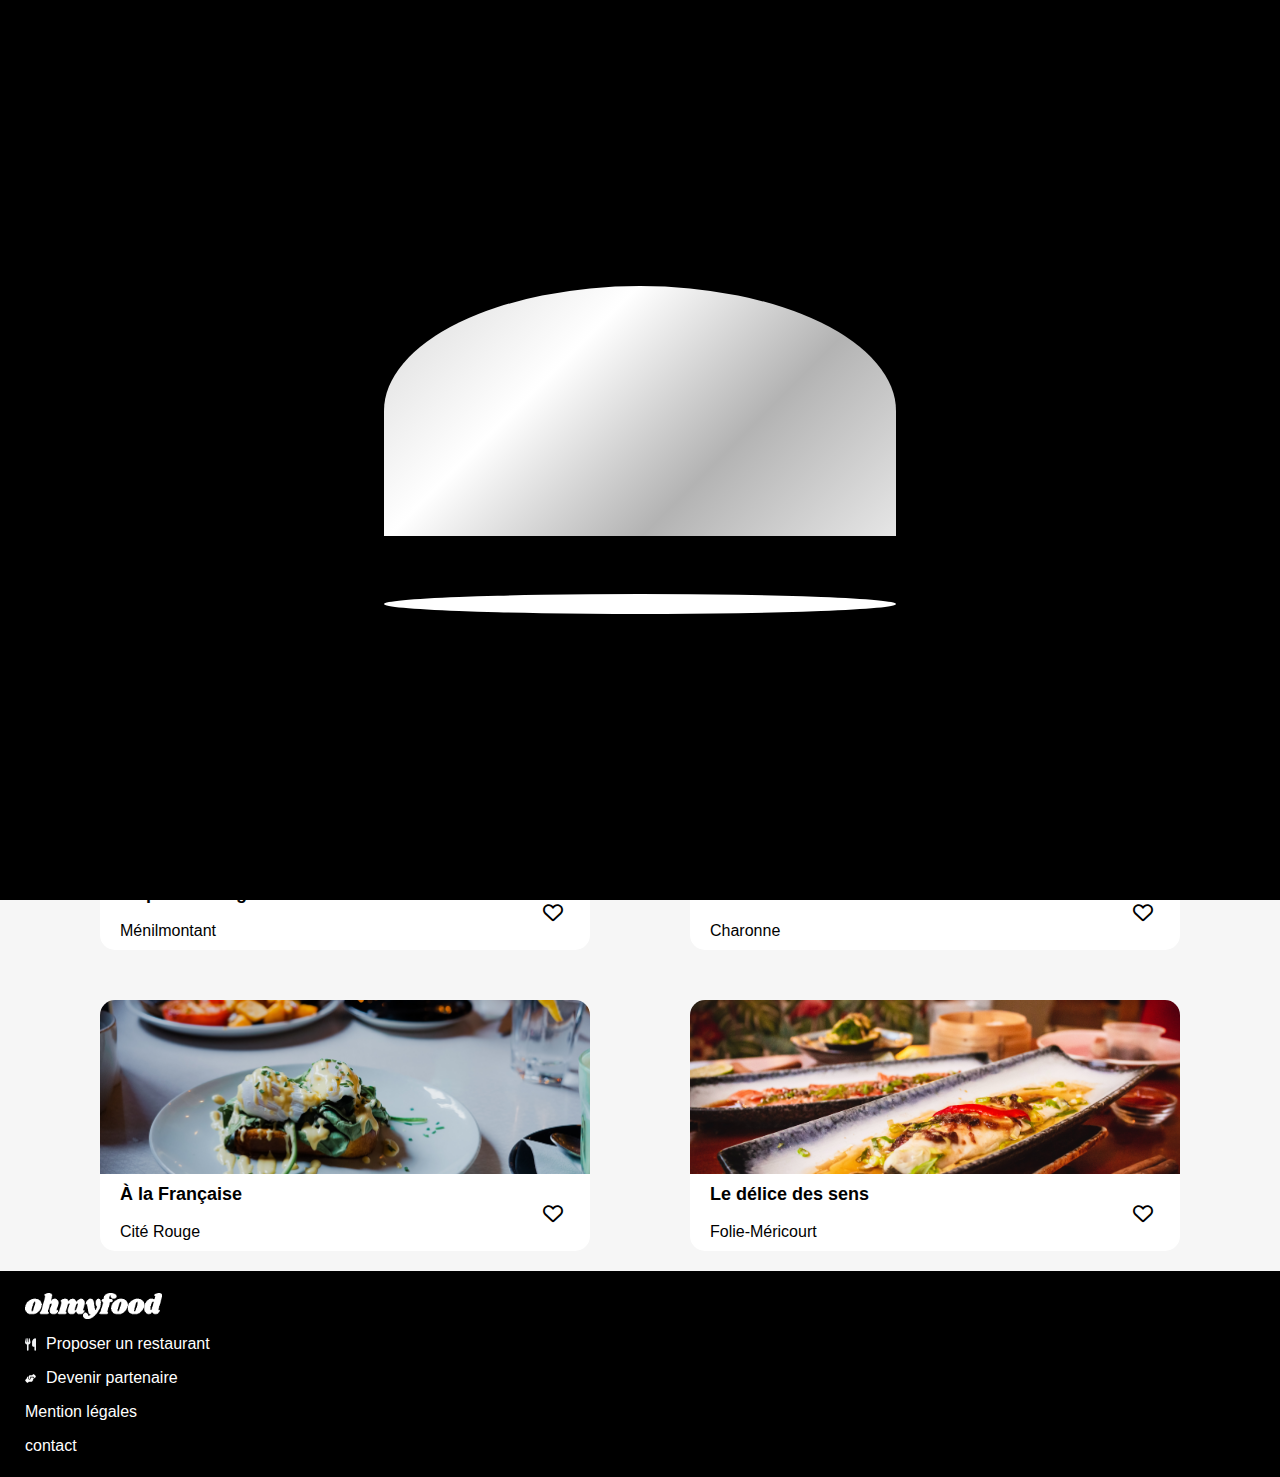
==== commit 7adfee7d: "update css and html" ====
--- a/index.html
+++ b/index.html
@@ -10,9 +10,10 @@
 		<link rel="stylesheet" href="./SASS/style.css" />
 	</head>
 	<body>
-		<div class="loading-container">
-			<div class="loading-circle"></div>
-			<div class="loading-text">Chargement...</div>
+		<div class="loader">
+			<div class="cloche"></div>
+			<div class="hidden-text">Enjoy your meal</div>
+			<div class="plate"></div>
 		</div>
 		<header>
 			<div class="header__container">
--- a/SASS/style.css
+++ b/SASS/style.css
@@ -136,6 +136,7 @@
   border-radius: 15px;
   background-color: white;
   padding: 0;
+  position: relative;
 }
 
 .menu-card {
@@ -308,6 +309,84 @@
   pointer-events: auto; /* Active le bouton lorsque visible */
 }
 
+.loader {
+  display: flex;
+  justify-content: center;
+  align-items: center;
+  flex-direction: column;
+  width: 100vw;
+  height: 100vh;
+  background-color: black;
+  top: 0;
+  left: 0;
+  overflow: hidden;
+  position: fixed;
+  z-index: 1000;
+  animation: fadeOut 6s forwards 7s; /* Animation qui disparaît après 5s */
+}
+
+@keyframes fadeOut {
+  0% {
+    opacity: 1;
+  }
+  100% {
+    opacity: 0;
+    visibility: hidden;
+  }
+}
+/* Assiette */
+.plate {
+  display: flex;
+  justify-content: center;
+  width: 40%;
+  height: 20px;
+  background: white;
+  border-radius: 50% 50% 50% 50%;
+  z-index: 1000;
+}
+
+/* Cloche */
+.cloche {
+  display: flex;
+  justify-content: center;
+  width: 40%;
+  height: 250px;
+  border-radius: 50% 50% 0 0;
+  z-index: 1000;
+  background: linear-gradient(135deg, #d9d9d9, #ffffff, #b3b3b3, #e6e6e6);
+  animation: lift 4s ease-in-out forwards;
+  transform-origin: center bottom;
+}
+
+.hidden-text {
+  width: 100%;
+  text-align: center;
+  font-size: 50px;
+  font-weight: bold;
+  color: white;
+  opacity: 0; /* Texte caché initialement */
+  animation: text-fade 5s ease-in-out forwards; /* Transition douce pour l'apparition */
+}
+
+/* Animation */
+@keyframes lift {
+  0%, 90% {
+    transform: translateY(0); /* Cloche reste en place */
+  }
+  100% {
+    transform: translateY(-70px); /* Cloche se soulève */
+  }
+}
+@keyframes text-fade {
+  0%, 90% {
+    z-index: 0;
+    opacity: 0;
+  }
+  100% {
+    z-index: 1;
+    opacity: 1; /* Texte visible au survol */
+  }
+}
 .checked-container {
   display: inline-flex;
   align-items: center;
@@ -416,22 +495,22 @@
      object-fit: cover;
 }
 
-.cards .badge {
-  display: flex;
+.badge {
+  position: absolute;
+  right: 30px;
+  top: 10px;
   background-color: #99e2d0;
   width: 80px;
   height: 29px;
-  position: relative;
-  left: 357px;
-  top: 13px;
   border-radius: 2px;
-  margin-bottom: -29px;
 }
 
 .badge p {
   display: flex;
   justify-content: center;
   padding: 6px;
+  font-weight: 500;
+  font-size: 14px;
 }
 
 nav {
@@ -636,56 +715,8 @@
   scroll-behavior: smooth;
 }
 
-.loading-container {
-  display: flex;
-  justify-content: center;
-  animation: fadeOut 3s forwards 2s; /* Animation qui disparaît après 5s */
-}
-
-/* Cercle animé */
-.loading-circle {
-  border: 8px solid #ddd;
-  border-top: 8px solid #3498db;
-  border-radius: 50%;
-  width: 80px;
-  height: 80px;
-  animation: spin 2s;
-}
-
-/* Animation de rotation */
-@keyframes spin {
-  0% {
-    opacity: 1;
-    transform: rotate(0deg);
-  }
-  100% {
-    transform: rotate(360deg);
-  }
-}
-/* Texte de chargement */
-.loading-text {
-  margin-top: 15px;
-  color: #555;
-  font-size: 1.2em;
-  animation: fadeOutText 3s forwards 2s;
-}
-
-@keyframes fadeOut {
-  0% {
-    opacity: 1;
-  }
-  100% {
-    opacity: 0;
-    visibility: hidden;
-  }
-}
-/* Animation pour faire disparaître le texte après 5 secondes */
-@keyframes fadeOutText {
-  0% {
-    opacity: 1;
-  }
-  100% {
-    opacity: 0;
-    visibility: hidden;
-  }
+body {
+  display: flex;
+  flex-direction: column;
+  justify-content: center;
 }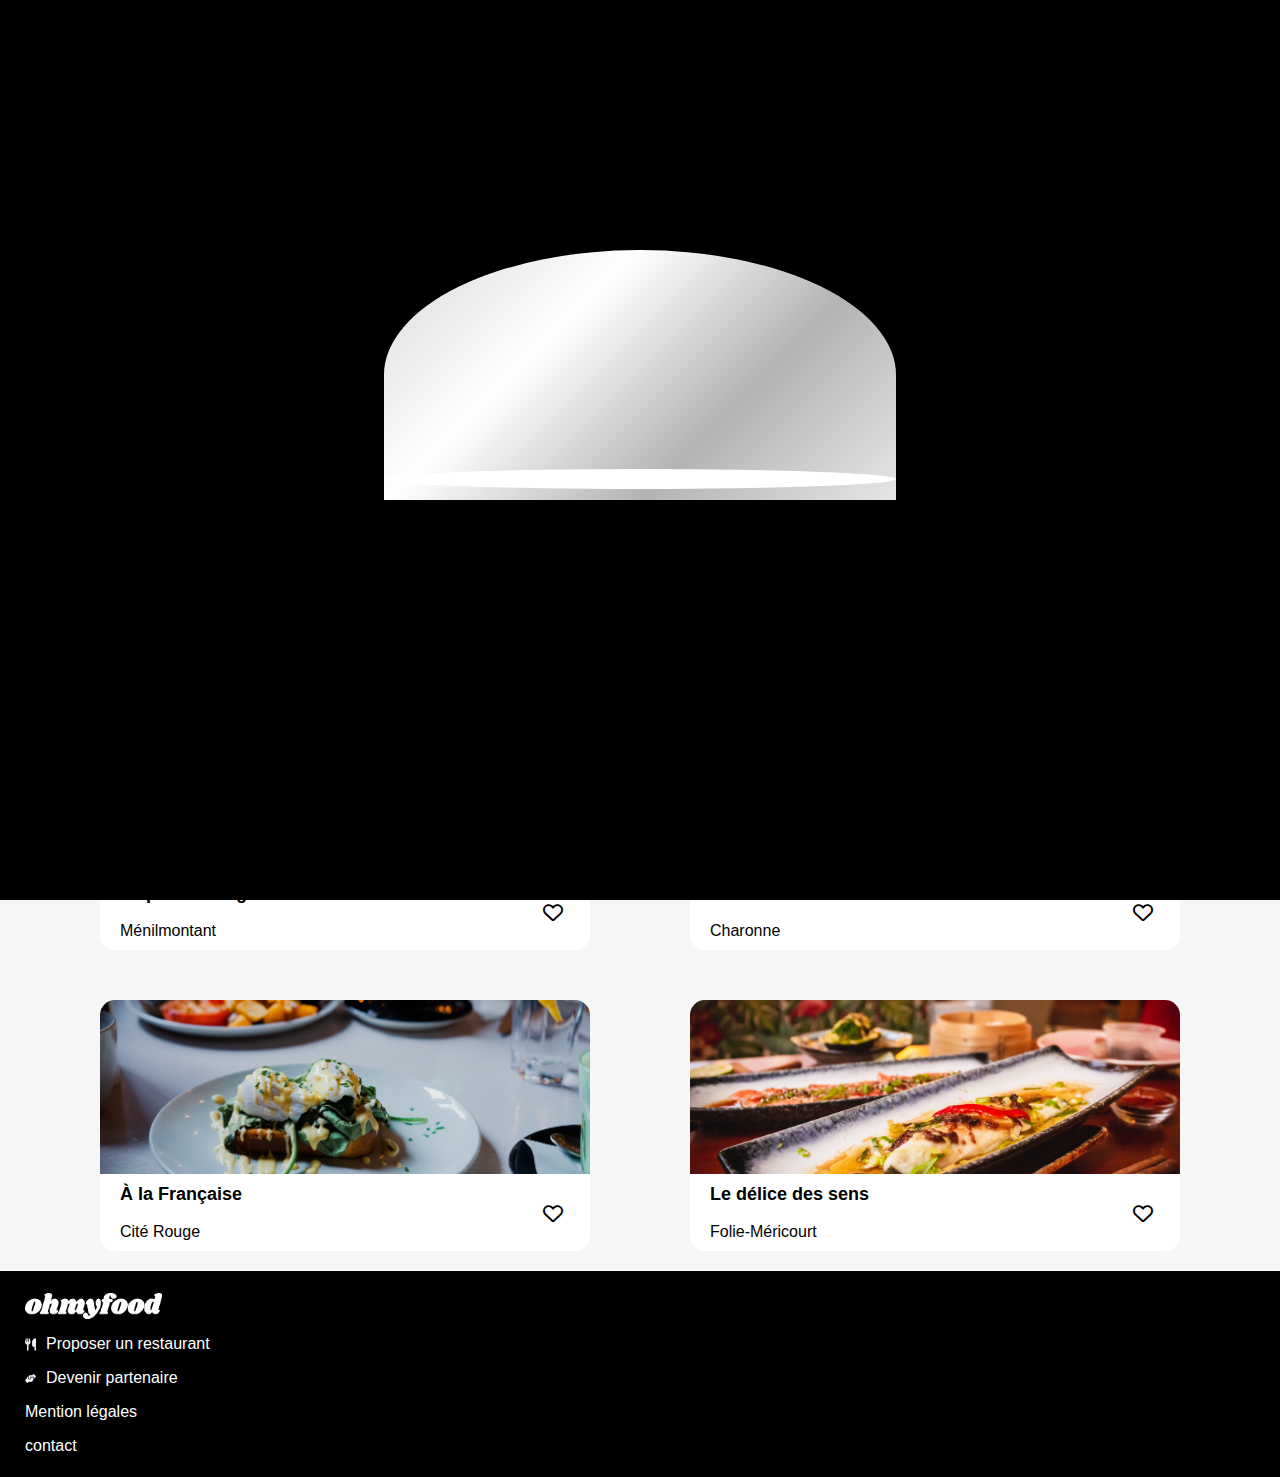
==== commit 864d743b: "update  index and change png" ====
--- a/index.html
+++ b/index.html
@@ -1,6 +1,7 @@
 <!DOCTYPE html>
 <html lang="fr">
 	<head>
+		<title>OhmyFood</title>
 		<meta charset="utf-8" />
 		<meta name="viewport" content="width=device-width, initial-scale=1" />
 		<link
@@ -135,7 +136,7 @@
 			</section>
 		</main>
 		<footer>
-			<img src="logo/ohmyfood 2.png" alt="Ohmyfood" />
+			<img src="logo/ohmyfood2.png" alt="Ohmyfood" />
 			<div class="contact">
 				<img src="icon/utensils-solid.svg" alt="couvert" />
 				<h4>Proposer un restaurant</h4>
--- a/SASS/style.css
+++ b/SASS/style.css
@@ -195,6 +195,7 @@
 
 .menu-cards:hover > span {
   transform: translateX(-36px);
+  transition: ease-out 0.4s;
 }
 
 .menu-cards:hover > .menu-cards h3 {
@@ -356,6 +357,8 @@
   background: linear-gradient(135deg, #d9d9d9, #ffffff, #b3b3b3, #e6e6e6);
   animation: lift 4s ease-in-out forwards;
   transform-origin: center bottom;
+  position: absolute;
+  top: 250px;
 }
 
 .hidden-text {
